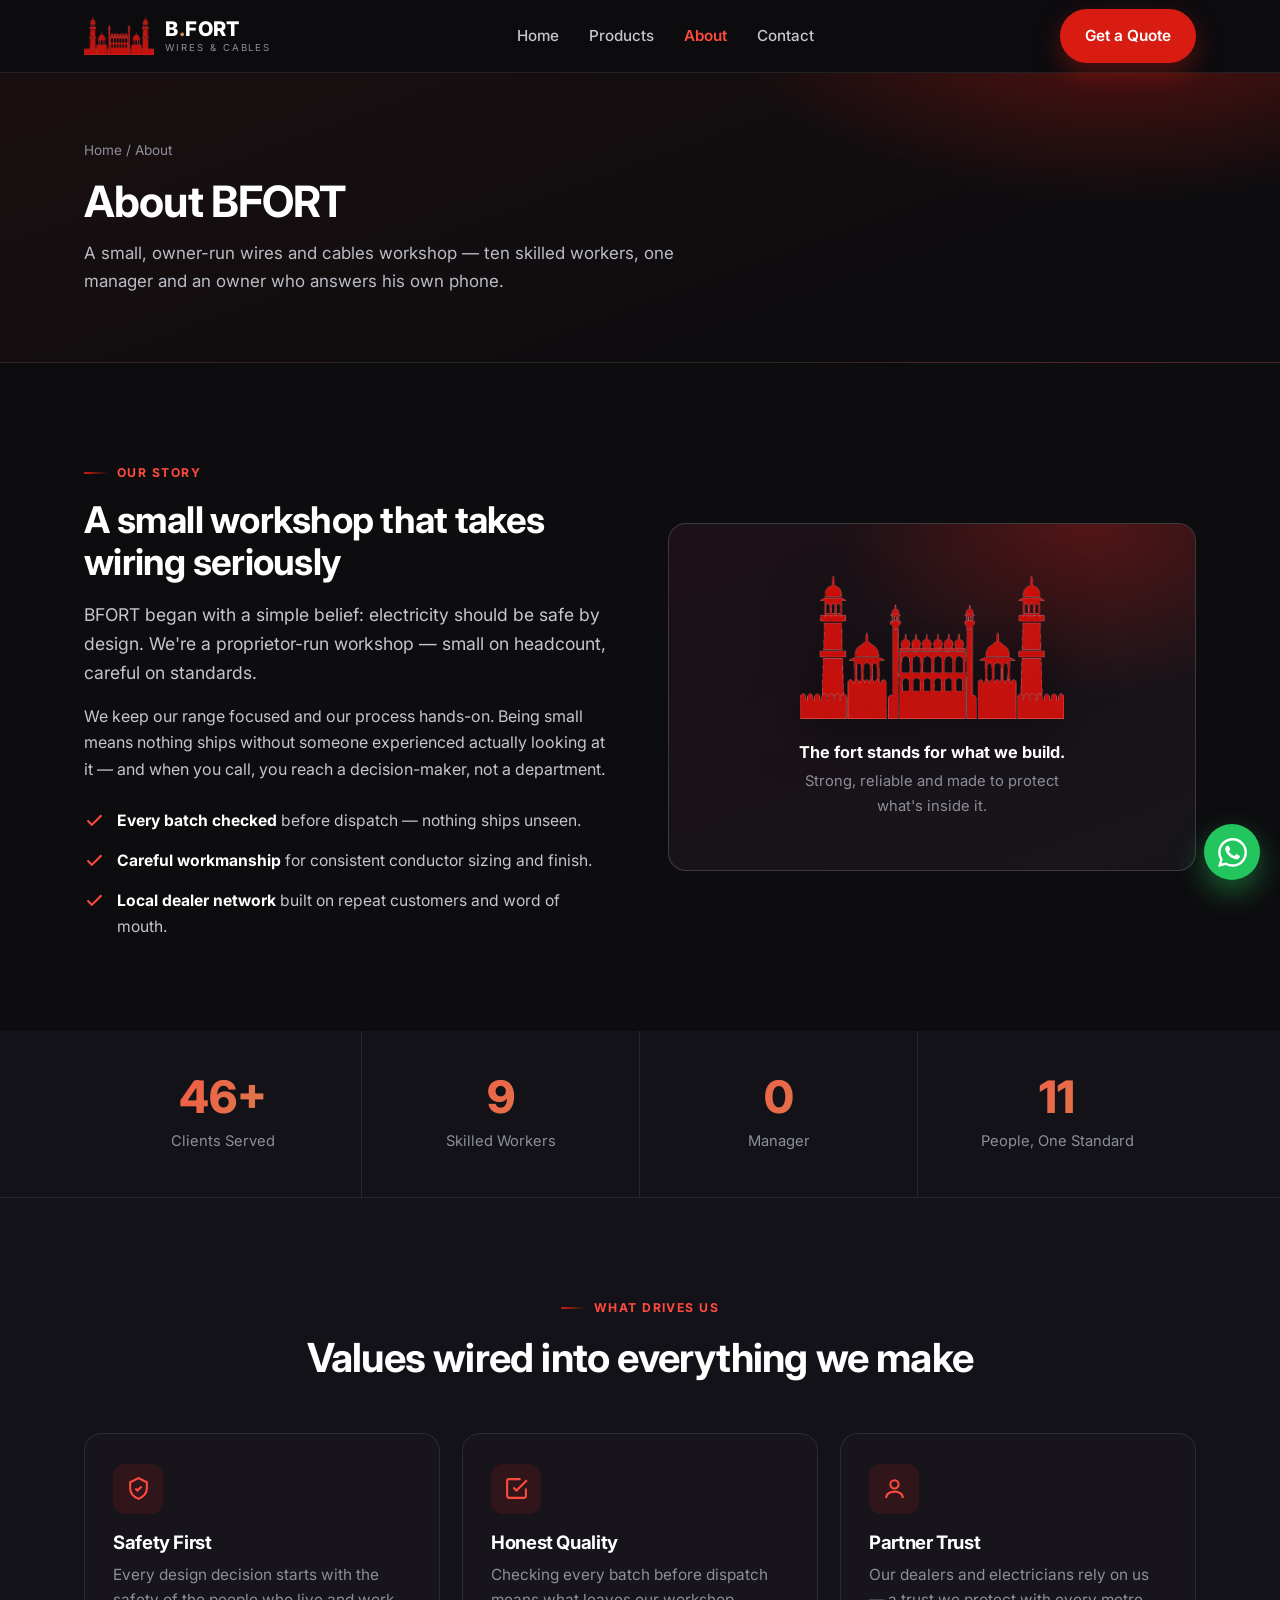
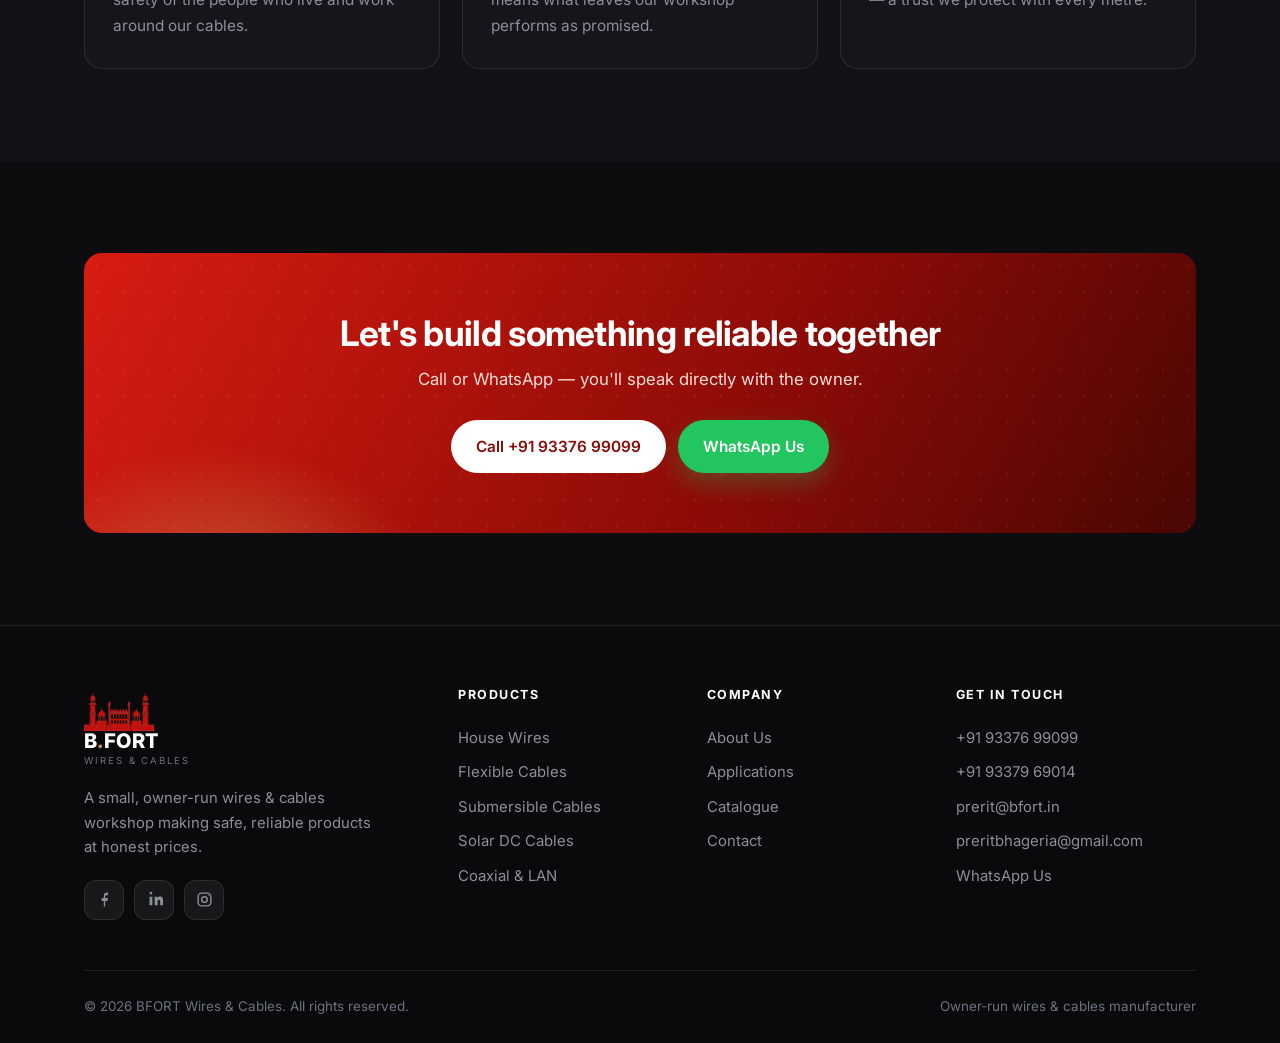
==== about/index.html @ 4969d93c "Send contact form via WhatsApp; switch to clean extensionless URLs Contact form -> WhatsApp: - On su" ====
<!DOCTYPE html>
<html lang="en">
<head>
<meta charset="UTF-8" />
<meta name="viewport" content="width=device-width, initial-scale=1.0" />
<title>About — BFORT Wires &amp; Cables</title>
<meta name="description" content="BFORT is a small, owner-run manufacturer of copper wires and cables — a team of twelve making dependable products in small batches with personal attention." />
<link rel="icon" href="/assets/favicon.png" type="image/png" />
<link rel="preconnect" href="https://fonts.googleapis.com" />
<link rel="preconnect" href="https://fonts.gstatic.com" crossorigin />
<link href="https://fonts.googleapis.com/css2?family=Inter:wght@400;500;600;700;800&display=swap" rel="stylesheet" />
<link rel="stylesheet" href="/css/style.css" />
</head>
<body>

<header class="header">
  <div class="container nav">
    <a class="brand" href="/" aria-label="BFORT home">
      <img class="brand__mark" src="/assets/logo-mark.png" alt="BFORT" />
      <span class="brand__text"><b>B<span>.</span>FORT</b><small>Wires &amp; Cables</small></span>
    </a>
    <nav class="nav__links" aria-label="Primary">
      <a href="/">Home</a>
      <a href="/products/">Products</a>
      <a href="/about/" class="active">About</a>
      <a href="/contact/">Contact</a>
    </nav>
    <div class="nav__cta">
      <a href="/contact/" class="btn btn--primary">Get a Quote</a>
      <button class="nav__toggle" aria-label="Menu" aria-expanded="false"><span></span><span></span><span></span></button>
    </div>
  </div>
</header>

<section class="page-hero">
  <div class="container">
    <div class="crumbs"><a href="/">Home</a> / About</div>
    <h1>About BFORT</h1>
    <p>A small, owner-run wires and cables workshop — ten skilled workers, one manager and an owner who answers his own phone.</p>
  </div>
</section>

<!-- ===== Story ===== -->
<section class="section">
  <div class="container split">
    <div class="reveal">
      <span class="eyebrow">Our Story</span>
      <h2 style="font-size:clamp(1.7rem,3.2vw,2.3rem)">A small workshop that takes wiring seriously</h2>
      <p class="lead" style="margin-top:16px">BFORT began with a simple belief: electricity should be safe by design. We're a proprietor-run workshop — small on headcount, careful on standards.</p>
      <p style="margin-top:16px">We keep our range focused and our process hands-on. Being small means nothing ships without someone experienced actually looking at it — and when you call, you reach a decision-maker, not a department.</p>
      <ul class="checklist">
        <li><svg viewBox="0 0 24 24" fill="none" stroke="currentColor" stroke-width="2.4"><path d="M20 6L9 17l-5-5"/></svg><span><b>Every batch checked</b> before dispatch — nothing ships unseen.</span></li>
        <li><svg viewBox="0 0 24 24" fill="none" stroke="currentColor" stroke-width="2.4"><path d="M20 6L9 17l-5-5"/></svg><span><b>Careful workmanship</b> for consistent conductor sizing and finish.</span></li>
        <li><svg viewBox="0 0 24 24" fill="none" stroke="currentColor" stroke-width="2.4"><path d="M20 6L9 17l-5-5"/></svg><span><b>Local dealer network</b> built on repeat customers and word of mouth.</span></li>
      </ul>
    </div>
    <figure class="split__media reveal">
      <img src="/assets/logo-mark.png" alt="BFORT Red Fort logo" />
      <figcaption><b>The fort stands for what we build.</b>Strong, reliable and made to protect what's inside it.</figcaption>
    </figure>
  </div>
</section>

<!-- ===== Team stats ===== -->
<section class="stats">
  <div class="container stats__grid">
    <div class="stat"><b data-count="50" data-suffix="+">0</b><span>Clients Served</span></div>
    <div class="stat"><b data-count="10" data-suffix="">0</b><span>Skilled Workers</span></div>
    <div class="stat"><b data-count="1" data-suffix="">0</b><span>Manager</span></div>
    <div class="stat"><b data-count="12" data-suffix="">0</b><span>People, One Standard</span></div>
  </div>
</section>

<!-- ===== Values ===== -->
<section class="section section--alt">
  <div class="container">
    <div class="section-head section-head--center reveal">
      <span class="eyebrow">What Drives Us</span>
      <h2>Values wired into everything we make</h2>
    </div>
    <div class="grid grid--3">
      <article class="feature reveal">
        <div class="feature__icon"><svg viewBox="0 0 24 24" fill="none" stroke="currentColor" stroke-width="2"><path d="M12 2l8 4v6c0 5-3.5 8-8 10-4.5-2-8-5-8-10V6l8-4z"/><path d="M9 12l2 2 4-4"/></svg></div>
        <h3>Safety First</h3>
        <p>Every design decision starts with the safety of the people who live and work around our cables.</p>
      </article>
      <article class="feature reveal">
        <div class="feature__icon"><svg viewBox="0 0 24 24" fill="none" stroke="currentColor" stroke-width="2"><path d="M9 11l3 3L22 4"/><path d="M21 12v7a2 2 0 01-2 2H5a2 2 0 01-2-2V5a2 2 0 012-2h11"/></svg></div>
        <h3>Honest Quality</h3>
        <p>Checking every batch before dispatch means what leaves our workshop performs as promised.</p>
      </article>
      <article class="feature reveal">
        <div class="feature__icon"><svg viewBox="0 0 24 24" fill="none" stroke="currentColor" stroke-width="2"><circle cx="12" cy="8" r="4"/><path d="M4 21c0-4 4-6 8-6s8 2 8 6"/></svg></div>
        <h3>Partner Trust</h3>
        <p>Our dealers and electricians rely on us — a trust we protect with every metre.</p>
      </article>
    </div>
  </div>
</section>

<!-- ===== CTA ===== -->
<section class="section">
  <div class="container">
    <div class="cta reveal">
      <h2>Let's build something reliable together</h2>
      <p>Call or WhatsApp — you'll speak directly with the owner.</p>
      <div class="cta__actions">
        <a href="tel:+919337699099" class="btn btn--surface">Call +91 93376 99099</a>
        <a href="https://wa.me/919337699099" target="_blank" rel="noopener" class="btn btn--wa">WhatsApp Us</a>
      </div>
    </div>
  </div>
</section>

<!-- ===== Footer ===== -->
<footer class="footer">
  <div class="container">
    <div class="footer__grid">
      <div class="footer__brand">
        <a class="brand" href="/">
          <img class="brand__mark" src="/assets/logo-mark.png" alt="BFORT" />
          <span class="brand__text"><b>B<span>.</span>FORT</b><small>Wires &amp; Cables</small></span>
        </a>
        <p>A small, owner-run wires &amp; cables workshop making safe, reliable products at honest prices.</p>
        <div class="social">
          <a href="#" aria-label="Facebook"><svg viewBox="0 0 24 24" fill="currentColor"><path d="M13 22v-8h3l1-4h-4V8c0-1 .3-2 2-2h2V2.2C18.4 2.1 17 2 15.6 2 12.8 2 11 3.7 11 6.7V10H8v4h3v8z"/></svg></a>
          <a href="#" aria-label="LinkedIn"><svg viewBox="0 0 24 24" fill="currentColor"><path d="M6.94 5A2 2 0 116.94 1a2 2 0 010 4zM5 8h4v12H5zM12 8h3.8v1.7h.05c.53-1 1.83-2 3.75-2 4 0 4.4 2.6 4.4 6V20h-4v-5c0-1.2 0-2.7-1.7-2.7s-1.9 1.3-1.9 2.6V20h-4z"/></svg></a>
          <a href="#" aria-label="Instagram"><svg viewBox="0 0 24 24" fill="none" stroke="currentColor" stroke-width="2"><rect x="3" y="3" width="18" height="18" rx="5"/><circle cx="12" cy="12" r="4"/><circle cx="17.5" cy="6.5" r="1" fill="currentColor" stroke="none"/></svg></a>
        </div>
      </div>
      <div>
        <h4>Products</h4>
        <a href="/products/">House Wires</a>
        <a href="/products/">Flexible Cables</a>
        <a href="/products/">Submersible Cables</a>
        <a href="/products/">Solar DC Cables</a>
        <a href="/products/">Coaxial &amp; LAN</a>
      </div>
      <div>
        <h4>Company</h4>
        <a href="/about/">About Us</a>
        <a href="/#applications">Applications</a>
        <a href="/products/">Catalogue</a>
        <a href="/contact/">Contact</a>
      </div>
      <div>
        <h4>Get in Touch</h4>
        <a href="tel:+919337699099">+91 93376 99099</a>
        <a href="tel:+919337969014">+91 93379 69014</a>
        <a href="mailto:prerit@bfort.in">prerit@bfort.in</a>
        <a href="mailto:preritbhageria@gmail.com">preritbhageria@gmail.com</a>
        <a href="https://wa.me/919337699099" target="_blank" rel="noopener">WhatsApp Us</a>
      </div>
    </div>
    <div class="footer__bottom">
      <span>© <span id="year">2026</span> BFORT Wires &amp; Cables. All rights reserved.</span>
      <span>Owner-run wires &amp; cables manufacturer</span>
    </div>
  </div>
</footer>

<a class="wa-float" href="https://wa.me/919337699099" target="_blank" rel="noopener" aria-label="Chat on WhatsApp">
  <svg viewBox="0 0 24 24" fill="currentColor"><path d="M17.472 14.382c-.297-.149-1.758-.867-2.03-.967-.273-.099-.471-.148-.67.15-.197.297-.767.966-.94 1.164-.173.199-.347.223-.644.075-.297-.15-1.255-.463-2.39-1.475-.883-.788-1.48-1.761-1.653-2.059-.173-.297-.018-.458.13-.606.134-.133.297-.347.446-.52.149-.174.198-.298.298-.497.099-.198.05-.371-.025-.52-.075-.149-.669-1.612-.916-2.207-.242-.579-.487-.5-.669-.51-.173-.008-.371-.01-.57-.01-.198 0-.52.074-.792.372-.272.297-1.04 1.016-1.04 2.479 0 1.462 1.065 2.875 1.213 3.074.149.198 2.096 3.2 5.077 4.487.709.306 1.262.489 1.694.625.712.227 1.36.195 1.871.118.571-.085 1.758-.719 2.006-1.413.248-.694.248-1.289.173-1.413-.074-.124-.272-.198-.57-.347m-5.421 7.403h-.004a9.87 9.87 0 01-5.031-1.378l-.361-.214-3.741.982.998-3.648-.235-.374a9.86 9.86 0 01-1.51-5.26c.001-5.45 4.436-9.884 9.888-9.884 2.64 0 5.122 1.03 6.988 2.898a9.825 9.825 0 012.893 6.994c-.003 5.45-4.437 9.884-9.885 9.884m8.413-18.297A11.815 11.815 0 0012.05 0C5.495 0 .16 5.335.157 11.892c0 2.096.547 4.142 1.588 5.945L.057 24l6.305-1.654a11.882 11.882 0 005.683 1.448h.005c6.554 0 11.89-5.335 11.893-11.893a11.821 11.821 0 00-3.48-8.413z"/></svg>
</a>

<script src="/js/main.js?v=2"></script>
</body>
</html>
---- css/style.css ----
/* ============================================================
   BFORT Wires & Cables — Dark Design System
   Cohesive red-into-black theme, polished and modern.
   Small-company story intact. Mobile-first responsive.
   ============================================================ */
:root {
  --red: #d81c12;
  --red-bright: #ff4b3e;
  --red-deep: #8a0b06;
  --copper: #d08a52;
  --green: #22c55e;

  --bg: #0d0c0f;
  --bg-2: #131218;
  --surface: #17151b;
  --surface-2: #1e1b23;
  --line: rgba(255, 255, 255, .09);
  --line-2: rgba(255, 255, 255, .16);

  --white: #ffffff;
  --text: #c4c6cf;
  --muted: #8b8f9a;

  --r-lg: 18px;
  --r-md: 12px;
  --r-sm: 8px;
  --glow-red: 0 0 0 1px rgba(216, 28, 18, .35), 0 20px 50px rgba(216, 28, 18, .18);
  --shadow: 0 18px 44px rgba(0, 0, 0, .5);
  --max: 1160px;
  --ease: cubic-bezier(.4, 0, .2, 1);
  --font: "Inter", "Segoe UI", system-ui, -apple-system, Arial, sans-serif;
}

* { margin: 0; padding: 0; box-sizing: border-box; }
html { scroll-behavior: smooth; -webkit-text-size-adjust: 100%; }
body {
  font-family: var(--font);
  color: var(--text);
  background: var(--bg);
  line-height: 1.65;
  -webkit-font-smoothing: antialiased;
  overflow-x: hidden;
}
img { max-width: 100%; display: block; }
a { color: inherit; text-decoration: none; }
ul { list-style: none; }
::selection { background: var(--red); color: #fff; }

.container { width: 100%; max-width: var(--max); margin: 0 auto; padding: 0 24px; }
.section { padding: 92px 0; }
.section--alt { background: var(--bg-2); }
.section--tight { padding: 64px 0; }

/* ---- Type ---- */
h1, h2, h3, h4 { color: var(--white); font-weight: 700; line-height: 1.15; letter-spacing: -.02em; }
.eyebrow {
  display: inline-flex; align-items: center; gap: 9px;
  font-size: .76rem; font-weight: 700; letter-spacing: .12em; text-transform: uppercase;
  color: var(--red-bright); margin-bottom: 16px;
}
.eyebrow::before { content: ""; width: 24px; height: 2px; border-radius: 2px; background: linear-gradient(90deg, var(--red), transparent); }
.section-head { max-width: 680px; margin-bottom: 52px; }
.section-head--center { margin-left: auto; margin-right: auto; text-align: center; }
.section-head--center .eyebrow { justify-content: center; }
.section-head h2 { font-size: clamp(1.8rem, 3.6vw, 2.5rem); }
.section-head p { color: var(--muted); font-size: 1.06rem; margin-top: 15px; }
.lead { color: var(--text); font-size: 1.1rem; }
.grad { background: linear-gradient(100deg, var(--red-bright), var(--copper)); -webkit-background-clip: text; background-clip: text; color: transparent; }

/* ---- Buttons ---- */
.btn {
  display: inline-flex; align-items: center; justify-content: center; gap: 9px; cursor: pointer;
  font-weight: 600; font-size: .96rem; padding: 13px 24px; border-radius: 999px;
  border: 1px solid transparent; transition: transform .2s var(--ease), background .2s, border-color .2s, color .2s, box-shadow .2s;
  min-height: 46px;
}
.btn:hover { transform: translateY(-2px); }
.btn--primary { background: var(--red); color: #fff; box-shadow: 0 10px 26px rgba(216, 28, 18, .34); }
.btn--primary:hover { background: #ec2216; box-shadow: 0 14px 32px rgba(216, 28, 18, .45); }
.btn--outline { border-color: var(--line-2); color: #fff; background: rgba(255, 255, 255, .03); }
.btn--outline:hover { border-color: var(--red-bright); color: var(--red-bright); }
.btn--surface { background: var(--surface-2); border-color: var(--line-2); color: #fff; }
.btn--surface:hover { background: #272430; }
.btn--wa { background: var(--green); color: #fff; box-shadow: 0 10px 26px rgba(34, 197, 94, .3); }
.btn--wa:hover { background: #1eb256; }
.btn svg { width: 18px; height: 18px; }

/* ============ Header ============ */
.header {
  position: sticky; top: 0; z-index: 100;
  background: rgba(13, 12, 15, .78);
  backdrop-filter: saturate(150%) blur(14px);
  -webkit-backdrop-filter: saturate(150%) blur(14px);
  border-bottom: 1px solid var(--line);
}
.nav { display: flex; align-items: center; justify-content: space-between; height: 72px; }
.brand { display: flex; align-items: center; gap: 11px; }
.brand__mark { height: 38px; width: auto; }
.brand__text { display: flex; flex-direction: column; line-height: 1; }
.brand__text b { font-size: 1.26rem; font-weight: 800; letter-spacing: .02em; color: #fff; }
.brand__text b span { color: var(--copper); }
.brand__text small { font-size: .6rem; letter-spacing: .2em; text-transform: uppercase; color: var(--muted); margin-top: 4px; }
.nav__links { display: flex; align-items: center; gap: 30px; }
.nav__links a { font-weight: 500; font-size: .95rem; color: var(--text); }
.nav__links a:hover { color: #fff; }
.nav__links a.active { color: var(--red-bright); font-weight: 600; }
.nav__cta { display: flex; align-items: center; gap: 14px; }
.nav__toggle { display: none; background: none; border: 0; cursor: pointer; width: 44px; height: 44px; }
.nav__toggle span { display: block; width: 24px; height: 2px; background: #fff; margin: 5px auto; border-radius: 2px; transition: .3s; }

/* ============ Hero ============ */
.hero {
  position: relative; overflow: hidden;
  background:
    radial-gradient(900px 520px at 82% -8%, rgba(216, 28, 18, .5), transparent 58%),
    radial-gradient(700px 500px at 6% 108%, rgba(208, 138, 82, .16), transparent 60%),
    linear-gradient(160deg, #1a0f10 0%, #120c0e 42%, var(--bg) 100%);
  border-bottom: 1px solid var(--line);
}
.hero::after {
  content: ""; position: absolute; inset: 0; pointer-events: none;
  background-image: radial-gradient(circle, rgba(255, 255, 255, .05) 1px, transparent 1px);
  background-size: 30px 30px;
  mask-image: radial-gradient(700px 500px at 75% 15%, #000, transparent 72%);
  -webkit-mask-image: radial-gradient(700px 500px at 75% 15%, #000, transparent 72%);
}
.hero__grid {
  position: relative; z-index: 1;
  display: grid; grid-template-columns: 1.05fr .95fr; gap: 56px; align-items: center;
  padding: 92px 0;
}
.hero__badge {
  display: inline-flex; align-items: center; gap: 8px;
  font-size: .8rem; font-weight: 600; color: #ffd7d2;
  background: rgba(216, 28, 18, .14); border: 1px solid rgba(216, 28, 18, .4);
  padding: 7px 15px; border-radius: 999px; margin-bottom: 24px;
}
.hero__badge i { width: 7px; height: 7px; border-radius: 50%; background: var(--green); box-shadow: 0 0 0 4px rgba(34, 197, 94, .2); }
.hero h1 { font-size: clamp(2.2rem, 4.8vw, 3.3rem); color: #fff; }
.hero p { color: #b9bcc5; font-size: 1.14rem; margin: 22px 0 32px; max-width: 500px; }
.hero__actions { display: flex; gap: 12px; flex-wrap: wrap; }
.hero__trust { margin-top: 40px; display: flex; gap: 0; border-top: 1px solid var(--line); padding-top: 26px; }
.hero__trust div { flex: 1; }
.hero__trust div + div { border-left: 1px solid var(--line); padding-left: 24px; }
.hero__trust b { display: block; font-size: 1.7rem; font-weight: 800; line-height: 1; }
.hero__trust span { display: block; font-size: .82rem; color: var(--muted); margin-top: 7px; }

/* Hero card */
.hero__card {
  position: relative; z-index: 1;
  background: linear-gradient(180deg, rgba(30, 27, 35, .9), rgba(23, 21, 27, .9));
  border: 1px solid var(--line-2); border-radius: var(--r-lg);
  box-shadow: var(--shadow); padding: 30px;
  backdrop-filter: blur(6px);
}
.hero__card-top { display: flex; align-items: center; gap: 14px; padding-bottom: 20px; border-bottom: 1px solid var(--line); }
.hero__card-top img { height: 46px; }
.hero__card-top b { font-size: 1.05rem; color: #fff; display: block; }
.hero__card-top span { font-size: .85rem; color: var(--muted); }
.hero__card ul { margin-top: 20px; display: grid; gap: 15px; }
.hero__card li { display: flex; gap: 12px; align-items: flex-start; font-size: .96rem; color: var(--text); }
.hero__card li svg { width: 20px; height: 20px; flex: 0 0 20px; color: var(--red-bright); margin-top: 1px; }

/* ============ Stats ============ */
.stats { border-bottom: 1px solid var(--line); background: var(--bg-2); }
.stats__grid { display: grid; grid-template-columns: repeat(4, 1fr); }
.stat { padding: 44px 24px; text-align: center; border-right: 1px solid var(--line); }
.stat:last-child { border-right: 0; }
.stat b {
  display: block; font-size: clamp(2.1rem, 3.8vw, 2.8rem); font-weight: 800; line-height: 1;
  background: linear-gradient(120deg, var(--red-bright), var(--copper));
  -webkit-background-clip: text; background-clip: text; color: transparent;
}
.stat span { display: block; margin-top: 9px; font-size: .92rem; color: var(--muted); }

/* ============ Cards (features) ============ */
.grid { display: grid; gap: 22px; }
.grid--3 { grid-template-columns: repeat(3, 1fr); }
.grid--2 { grid-template-columns: repeat(2, 1fr); }
.feature {
  background: var(--surface); border: 1px solid var(--line); border-radius: var(--r-lg);
  padding: 30px 28px; transition: transform .25s var(--ease), border-color .25s, box-shadow .25s;
}
.feature:hover { transform: translateY(-4px); border-color: rgba(216, 28, 18, .4); box-shadow: var(--glow-red); }
.feature__icon {
  width: 50px; height: 50px; border-radius: var(--r-md); display: grid; place-items: center;
  background: rgba(216, 28, 18, .13); color: var(--red-bright); margin-bottom: 18px;
}
.feature__icon svg { width: 25px; height: 25px; }
.feature h3 { font-size: 1.16rem; margin-bottom: 9px; }
.feature p { color: var(--muted); font-size: .96rem; }

/* ============ Products ============ */
.product {
  background: var(--surface); border: 1px solid var(--line); border-radius: var(--r-lg);
  padding: 28px; transition: transform .25s var(--ease), border-color .25s, box-shadow .25s;
}
.product:hover { transform: translateY(-4px); border-color: rgba(216, 28, 18, .4); box-shadow: var(--glow-red); }
.product__icon {
  width: 52px; height: 52px; border-radius: var(--r-md); display: grid; place-items: center;
  color: #fff; margin-bottom: 18px;
}
.product__icon svg { width: 26px; height: 26px; }
.p-red { background: linear-gradient(140deg, #e8291d, #8a0b06); }
.p-copper { background: linear-gradient(140deg, #d99a63, #8a4e26); }
.p-slate { background: linear-gradient(140deg, #64748b, #334155); }
.p-blue { background: linear-gradient(140deg, #3b82f6, #1e40af); }
.p-green { background: linear-gradient(140deg, #22c55e, #15803d); }
.p-amber { background: linear-gradient(140deg, #f59e0b, #b45309); }
.product h3 { font-size: 1.14rem; margin-bottom: 8px; }
.product p { color: var(--muted); font-size: .94rem; margin-bottom: 16px; }
.product__tags { display: flex; flex-wrap: wrap; gap: 8px; }
.tag {
  font-size: .76rem; font-weight: 500; color: var(--text);
  background: rgba(255, 255, 255, .05); border: 1px solid var(--line);
  padding: 4px 11px; border-radius: 999px;
}

/* ============ Split / story ============ */
.split { display: grid; grid-template-columns: 1fr 1fr; gap: 56px; align-items: center; }
.split__media {
  position: relative; overflow: hidden;
  background: linear-gradient(160deg, #1c1116, var(--surface)); border: 1px solid var(--line-2);
  border-radius: var(--r-lg); padding: 52px 36px; display: grid; place-items: center; gap: 20px; text-align: center;
}
.split__media::before {
  content: ""; position: absolute; inset: 0;
  background: radial-gradient(360px 240px at 80% 0%, rgba(216, 28, 18, .3), transparent 70%);
}
.split__media img { width: 58%; position: relative; filter: drop-shadow(0 10px 26px rgba(0, 0, 0, .5)); }
.split__media figcaption { position: relative; color: var(--muted); font-size: .92rem; max-width: 300px; }
.split__media figcaption b { color: #fff; display: block; font-size: 1.02rem; margin-bottom: 4px; }
.checklist { display: grid; gap: 14px; margin-top: 26px; }
.checklist li { display: flex; gap: 12px; align-items: flex-start; color: var(--text); font-size: .98rem; }
.checklist svg { width: 21px; height: 21px; flex: 0 0 21px; color: var(--red-bright); margin-top: 2px; }
.checklist b { color: #fff; }

/* ============ Applications ============ */
.apps { display: grid; grid-template-columns: repeat(3, 1fr); gap: 16px; }
.app {
  display: flex; align-items: center; gap: 14px;
  background: var(--surface); border: 1px solid var(--line); border-radius: var(--r-lg);
  padding: 18px 20px; transition: transform .25s var(--ease), border-color .25s, box-shadow .25s;
}
.app:hover { transform: translateY(-3px); border-color: rgba(216, 28, 18, .4); box-shadow: var(--glow-red); }
.app__ic {
  width: 42px; height: 42px; border-radius: var(--r-md); display: grid; place-items: center;
  background: rgba(216, 28, 18, .13); color: var(--red-bright); flex-shrink: 0;
}
.app__ic svg { width: 21px; height: 21px; }
.app b { display: block; font-size: .98rem; color: #fff; }
.app small { display: block; font-size: .82rem; color: var(--muted); margin-top: 1px; }

/* ============ Page hero (inner) ============ */
.page-hero {
  position: relative; overflow: hidden;
  background:
    radial-gradient(700px 360px at 88% -30%, rgba(216, 28, 18, .42), transparent 60%),
    linear-gradient(160deg, #1a0f10, var(--bg) 75%);
  border-bottom: 1px solid var(--line); padding: 66px 0;
}
.page-hero .container { position: relative; z-index: 1; }
.page-hero h1 { font-size: clamp(1.9rem, 4vw, 2.7rem); color: #fff; }
.page-hero p { color: #b9bcc5; margin-top: 13px; font-size: 1.06rem; max-width: 620px; }
.crumbs { font-size: .85rem; color: var(--muted); margin-bottom: 16px; }
.crumbs a { color: var(--muted); }
.crumbs a:hover { color: #fff; }

/* ============ CTA band ============ */
.cta {
  position: relative; overflow: hidden; text-align: center;
  background: linear-gradient(120deg, #d81c12 0%, #8a0b06 62%, #4a0704 100%);
  border-radius: var(--r-lg); padding: 60px 40px;
}
.cta::before {
  content: ""; position: absolute; inset: 0;
  background:
    radial-gradient(300px 200px at 12% 120%, rgba(208, 138, 82, .5), transparent 70%),
    radial-gradient(circle, rgba(255, 255, 255, .07) 1px, transparent 1px);
  background-size: auto, 26px 26px;
}
.cta > * { position: relative; }
.cta h2 { font-size: clamp(1.6rem, 3.2vw, 2.2rem); color: #fff; }
.cta p { color: #ffdcd8; margin: 13px auto 26px; font-size: 1.05rem; max-width: 520px; }
.cta__actions { display: flex; gap: 12px; justify-content: center; flex-wrap: wrap; }
.cta .btn--surface { background: #fff; color: var(--red-deep); border-color: #fff; }
.cta .btn--surface:hover { background: #f4e9e7; }

/* ============ Spec table ============ */
.table-card {
  overflow-x: auto; background: var(--surface); border: 1px solid var(--line); border-radius: var(--r-lg);
  -webkit-overflow-scrolling: touch;
}
.table-card table { width: 100%; border-collapse: collapse; min-width: 560px; }
.table-card thead tr { background: var(--surface-2); text-align: left; }
.table-card th { padding: 15px 20px; font-weight: 600; font-size: .9rem; color: #fff; }
.table-card td { padding: 14px 20px; font-size: .94rem; }
.table-card tbody tr { border-top: 1px solid var(--line); }
.table-card tbody tr:hover { background: rgba(255, 255, 255, .03); }
.table-note { text-align: center; color: var(--muted); font-size: .85rem; margin-top: 14px; }

/* ============ Contact ============ */
.contact { display: grid; grid-template-columns: 1fr 1.05fr; gap: 40px; align-items: start; }
.contact__info { display: grid; gap: 14px; }
.info-card {
  display: flex; gap: 15px; align-items: flex-start;
  background: var(--surface); border: 1px solid var(--line); border-radius: var(--r-lg); padding: 20px 22px;
  transition: border-color .25s, box-shadow .25s;
}
.info-card:hover { border-color: rgba(216, 28, 18, .4); box-shadow: var(--glow-red); }
.info-card__ic {
  width: 44px; height: 44px; flex: 0 0 44px; border-radius: var(--r-md);
  display: grid; place-items: center; background: rgba(216, 28, 18, .13); color: var(--red-bright);
}
.info-card__ic svg { width: 21px; height: 21px; }
.info-card b { display: block; color: #fff; margin-bottom: 3px; }
.info-card span, .info-card a { color: var(--muted); font-size: .94rem; display: block; }
.info-card a:hover { color: var(--red-bright); }
.info-card--wa { background: rgba(34, 197, 94, .07); border-color: rgba(34, 197, 94, .32); }
.info-card--wa:hover { border-color: rgba(34, 197, 94, .5); box-shadow: 0 0 0 1px rgba(34,197,94,.3), 0 20px 50px rgba(34,197,94,.14); }
.info-card--wa .info-card__ic { background: rgba(34, 197, 94, .15); color: #2ee06a; }
.info-card--wa a:hover, .info-card--wa b { color: #2ee06a; }

.form { background: var(--surface); border: 1px solid var(--line); border-radius: var(--r-lg); padding: 32px; }
.field { margin-bottom: 18px; }
.field label { display: block; font-size: .85rem; font-weight: 600; color: #fff; margin-bottom: 7px; }
.field input, .field select, .field textarea {
  width: 100%; padding: 13px 14px; border: 1px solid var(--line-2); border-radius: var(--r-sm);
  font-family: inherit; font-size: .95rem; background: var(--bg-2); color: var(--text); transition: .15s;
}
.field input::placeholder, .field textarea::placeholder { color: #6b7280; }
.field select { appearance: none; -webkit-appearance: none; }
.field input:focus, .field select:focus, .field textarea:focus {
  outline: none; border-color: var(--red); box-shadow: 0 0 0 3px rgba(216, 28, 18, .18);
}
.field textarea { resize: vertical; min-height: 120px; }
.form__note { font-size: .82rem; color: var(--muted); margin-top: 12px; text-align: center; }
.form__ok {
  display: none; background: rgba(34, 197, 94, .1); color: #7ee2a8;
  border: 1px solid rgba(34, 197, 94, .35); padding: 14px; border-radius: var(--r-sm);
  margin-bottom: 16px; font-size: .9rem; font-weight: 600;
}

/* ============ Footer ============ */
.footer { background: #0a090b; color: var(--muted); padding: 62px 0 26px; border-top: 1px solid var(--line); }
.footer__grid { display: grid; grid-template-columns: 1.6fr 1fr 1fr 1.15fr; gap: 40px; }
.footer__brand p { margin-top: 16px; font-size: .93rem; max-width: 300px; }
.footer .brand__text b { color: #fff; }
.footer .brand__text small { color: #6b7280; }
.footer h4 { color: #fff; font-size: .78rem; letter-spacing: .12em; text-transform: uppercase; margin-bottom: 18px; }
.footer a { display: block; padding: 5px 0; font-size: .93rem; transition: color .2s; }
.footer a:hover { color: var(--red-bright); }
.social { display: flex; gap: 10px; margin-top: 20px; }
.social a {
  width: 40px; height: 40px; border-radius: var(--r-md); display: grid; place-items: center; padding: 0;
  background: rgba(255, 255, 255, .06); border: 1px solid var(--line); transition: background .2s, color .2s, border-color .2s;
}
.social a:hover { background: var(--red); border-color: var(--red); color: #fff; }
.social svg { width: 17px; height: 17px; }
.footer__bottom {
  margin-top: 50px; padding-top: 24px; border-top: 1px solid var(--line);
  display: flex; justify-content: space-between; gap: 12px; flex-wrap: wrap; font-size: .84rem; color: #6b7280;
}

/* ============ WhatsApp float ============ */
.wa-float {
  position: fixed; right: 20px; bottom: 20px; z-index: 90;
  width: 56px; height: 56px; border-radius: 50%;
  background: var(--green); color: #fff; display: grid; place-items: center;
  box-shadow: 0 12px 30px rgba(34, 197, 94, .45); transition: transform .2s var(--ease);
}
.wa-float:hover { transform: translateY(-3px) scale(1.05); }
.wa-float svg { width: 29px; height: 29px; }

/* ============ Reveal ============ */
.reveal { opacity: 0; transform: translateY(18px); transition: opacity .55s var(--ease), transform .55s var(--ease); }
.reveal.in { opacity: 1; transform: none; }
@media (prefers-reduced-motion: reduce) { .reveal { opacity: 1; transform: none; transition: none; } }

/* ============ Responsive ============ */
@media (max-width: 980px) {
  .hero__grid { grid-template-columns: 1fr; gap: 40px; padding: 66px 0; }
  .grid--3 { grid-template-columns: 1fr 1fr; }
  .apps { grid-template-columns: 1fr 1fr; }
  .split { grid-template-columns: 1fr; gap: 40px; }
  .contact { grid-template-columns: 1fr; }
  .footer__grid { grid-template-columns: 1fr 1fr; }
  .stats__grid { grid-template-columns: 1fr 1fr; }
  .stat:nth-child(2) { border-right: 0; }
  .stat:nth-child(1), .stat:nth-child(2) { border-bottom: 1px solid var(--line); }
}
@media (max-width: 680px) {
  .container { padding: 0 18px; }
  .section { padding: 60px 0; }
  .section--tight { padding: 48px 0; }
  .nav { height: 64px; }
  .nav__links {
    position: fixed; top: 64px; left: 12px; right: 12px; z-index: 99;
    background: var(--surface-2); border: 1px solid var(--line-2); border-radius: var(--r-md);
    box-shadow: var(--shadow); padding: 18px; flex-direction: column; align-items: stretch; gap: 4px; display: none;
  }
  .nav__links.open { display: flex; }
  .nav__links a { padding: 12px 10px; border-radius: var(--r-sm); }
  .nav__links a:hover, .nav__links a.active { background: rgba(255, 255, 255, .05); }
  .nav__toggle { display: block; }
  .nav__cta .btn { display: none; }
  .hero__grid { padding: 52px 0; }
  .hero__actions { gap: 10px; }
  .hero__actions .btn { flex: 1; min-width: 140px; }
  .hero__trust { gap: 0; }
  .hero__trust div + div { padding-left: 16px; }
  .hero__trust b { font-size: 1.4rem; }
  .hero__trust span { font-size: .74rem; }
  .hero__card { padding: 24px; }
  .grid--3, .grid--2 { grid-template-columns: 1fr; }
  .apps { grid-template-columns: 1fr; }
  .stats__grid { grid-template-columns: 1fr 1fr; }
  .stat { padding: 32px 16px; }
  .footer__grid { grid-template-columns: 1fr; gap: 30px; }
  .footer__bottom { justify-content: flex-start; }
  .cta { padding: 44px 22px; }
  .cta__actions .btn { flex: 1; min-width: 160px; }
  .form { padding: 22px; }
  .split__media { padding: 40px 24px; }
  .wa-float { width: 52px; height: 52px; right: 16px; bottom: 16px; }
}
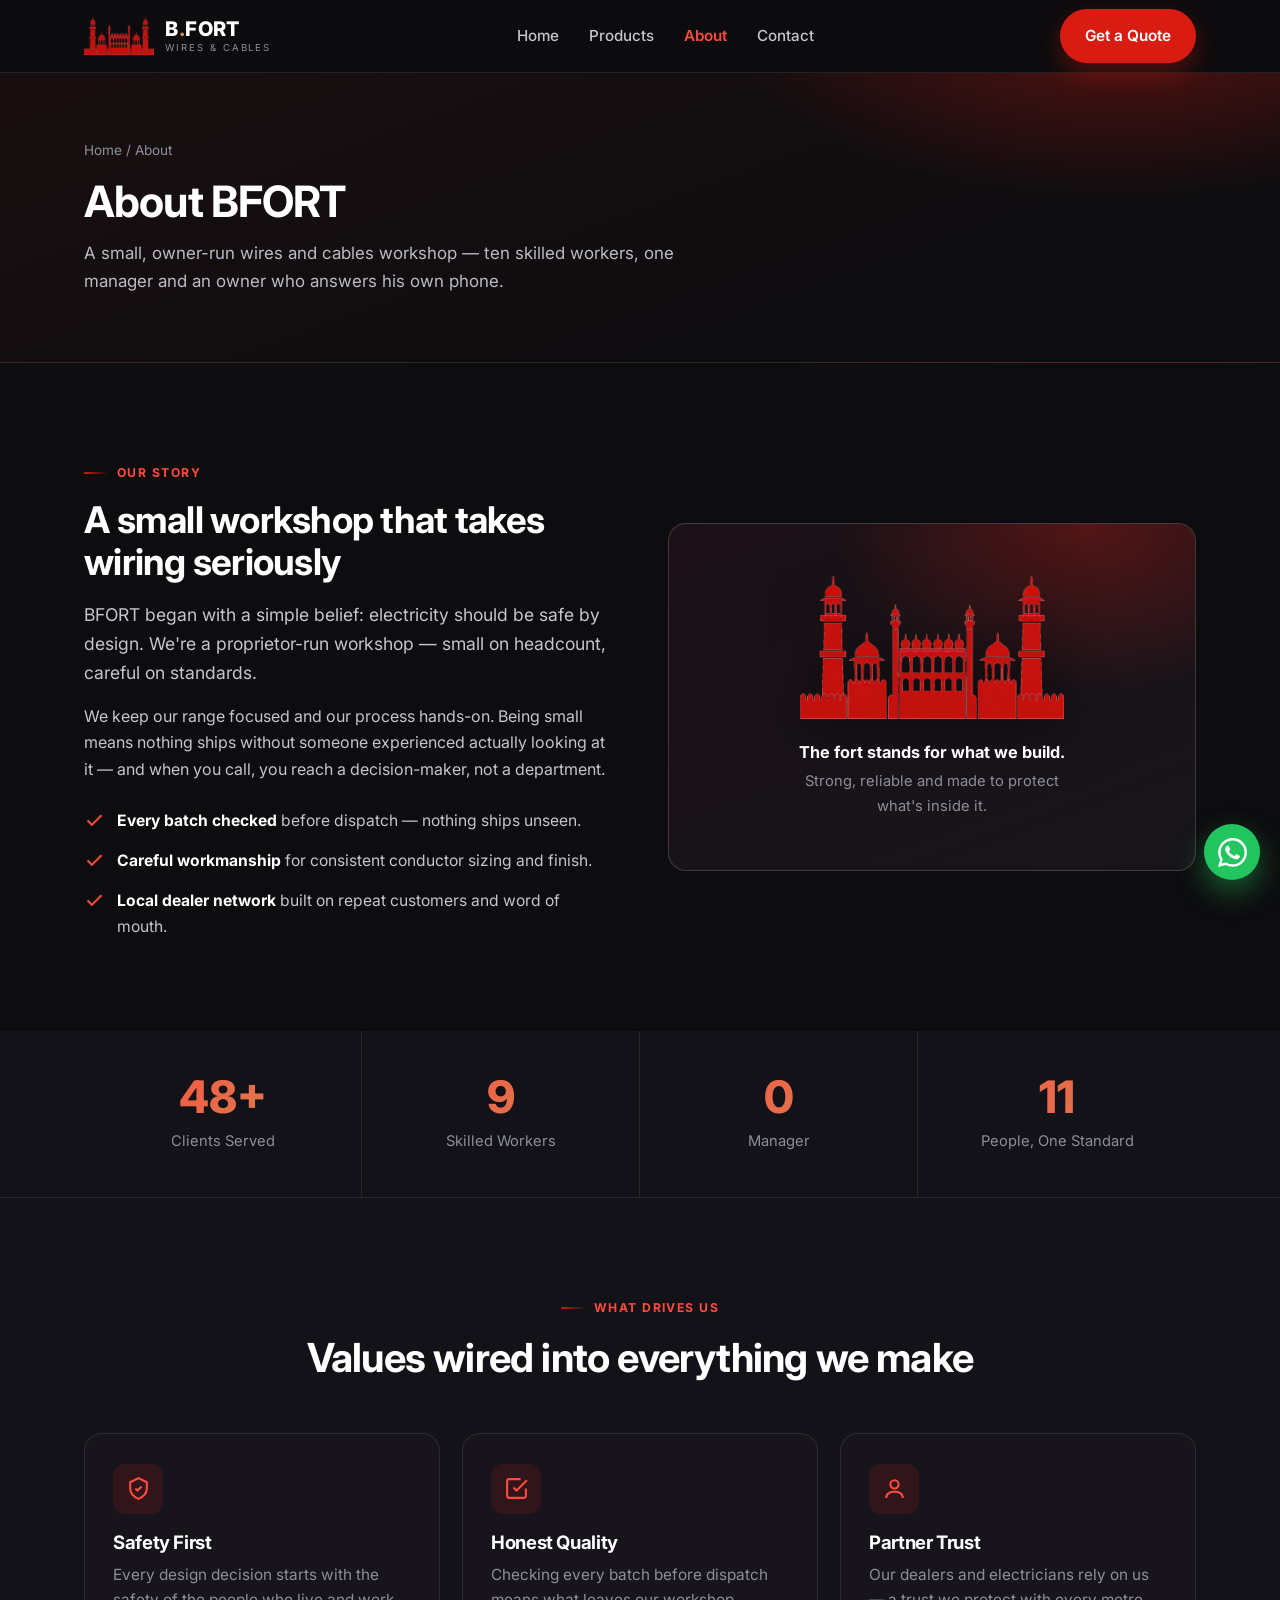
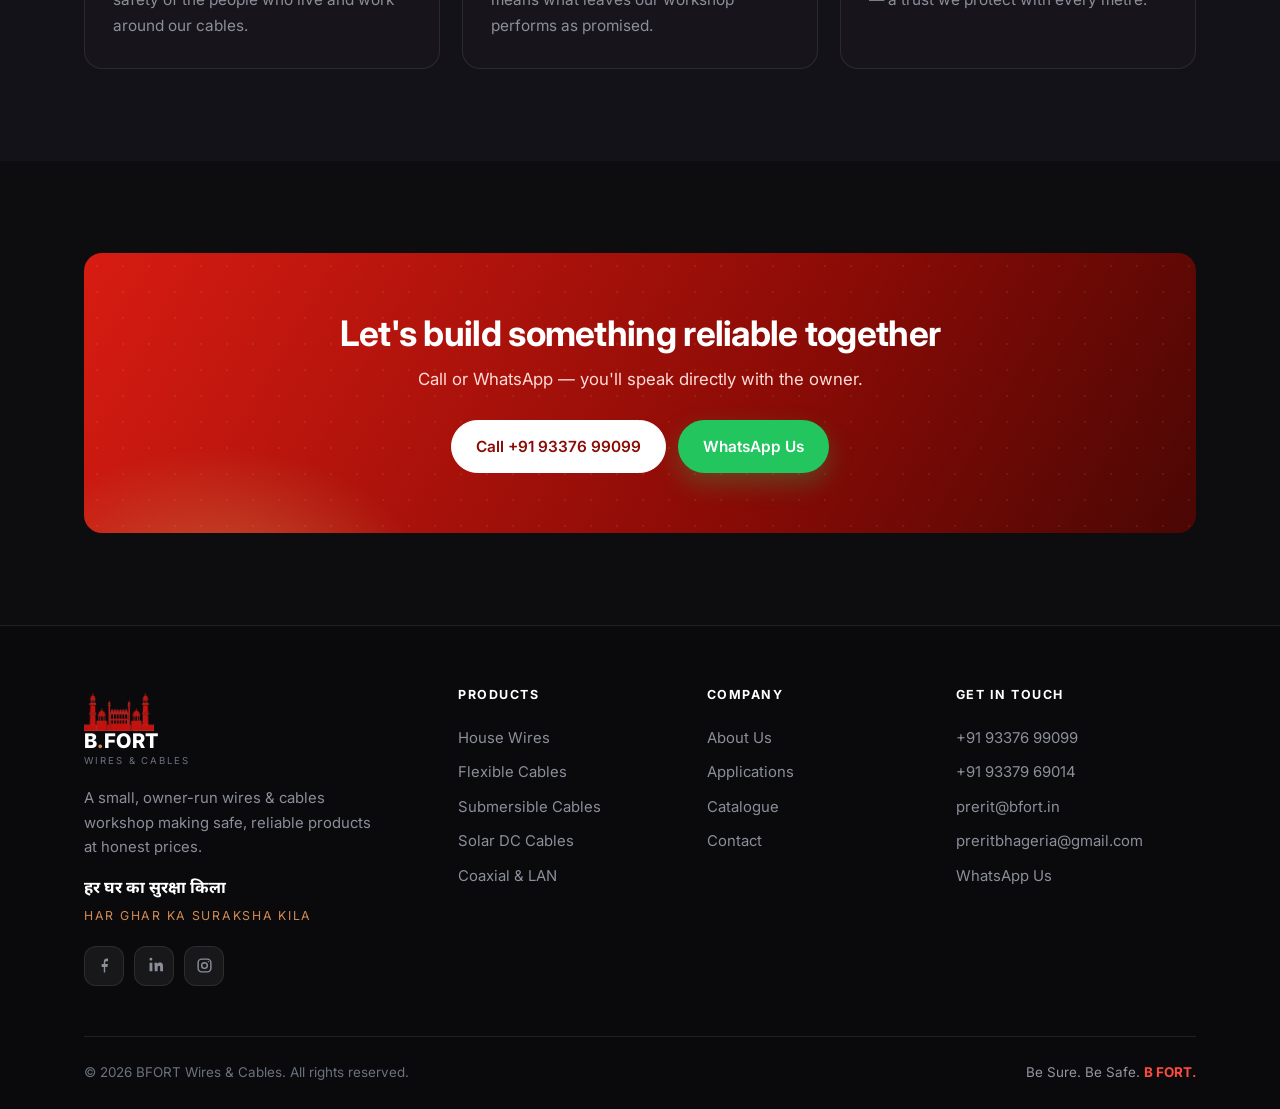
==== commit 6ef27397: "Add brand mottos across the site - Hero: feature the Hindi promise "हर घर का सुरक्षा किला" with the " ====
--- a/about/index.html
+++ b/about/index.html
@@ -8,7 +8,7 @@
 <link rel="icon" href="/assets/favicon.png" type="image/png" />
 <link rel="preconnect" href="https://fonts.googleapis.com" />
 <link rel="preconnect" href="https://fonts.gstatic.com" crossorigin />
-<link href="https://fonts.googleapis.com/css2?family=Inter:wght@400;500;600;700;800&display=swap" rel="stylesheet" />
+<link href="https://fonts.googleapis.com/css2?family=Inter:wght@400;500;600;700;800&family=Noto+Sans+Devanagari:wght@600;700&display=swap" rel="stylesheet" />
 <link rel="stylesheet" href="/css/style.css" />
 </head>
 <body>
@@ -122,6 +122,7 @@
           <span class="brand__text"><b>B<span>.</span>FORT</b><small>Wires &amp; Cables</small></span>
         </a>
         <p>A small, owner-run wires &amp; cables workshop making safe, reliable products at honest prices.</p>
+        <p class="footer__motto"><b lang="hi">हर घर का सुरक्षा किला</b><span>Har ghar ka suraksha kila</span></p>
         <div class="social">
           <a href="#" aria-label="Facebook"><svg viewBox="0 0 24 24" fill="currentColor"><path d="M13 22v-8h3l1-4h-4V8c0-1 .3-2 2-2h2V2.2C18.4 2.1 17 2 15.6 2 12.8 2 11 3.7 11 6.7V10H8v4h3v8z"/></svg></a>
           <a href="#" aria-label="LinkedIn"><svg viewBox="0 0 24 24" fill="currentColor"><path d="M6.94 5A2 2 0 116.94 1a2 2 0 010 4zM5 8h4v12H5zM12 8h3.8v1.7h.05c.53-1 1.83-2 3.75-2 4 0 4.4 2.6 4.4 6V20h-4v-5c0-1.2 0-2.7-1.7-2.7s-1.9 1.3-1.9 2.6V20h-4z"/></svg></a>
@@ -154,7 +155,7 @@
     </div>
     <div class="footer__bottom">
       <span>© <span id="year">2026</span> BFORT Wires &amp; Cables. All rights reserved.</span>
-      <span>Owner-run wires &amp; cables manufacturer</span>
+      <span class="footer__sign">Be Sure. Be Safe. <b>B&nbsp;FORT.</b></span>
     </div>
   </div>
 </footer>
--- a/css/style.css
+++ b/css/style.css
@@ -139,6 +139,10 @@
 .hero h1 { font-size: clamp(2.2rem, 4.8vw, 3.3rem); color: #fff; }
 .hero p { color: #b9bcc5; font-size: 1.14rem; margin: 22px 0 32px; max-width: 500px; }
 .hero__actions { display: flex; gap: 12px; flex-wrap: wrap; }
+.hero__motto { margin: 26px 0 2px; }
+.hero__motto > b { display: block; font-size: clamp(1.25rem, 2.7vw, 1.6rem); font-weight: 700; color: #fff; letter-spacing: .01em; }
+.hero__motto span { display: block; margin-top: 7px; font-size: .82rem; font-weight: 700; letter-spacing: .2em; text-transform: uppercase; color: var(--copper); }
+.hero__motto span b { color: var(--red-bright); }
 .hero__trust { margin-top: 40px; display: flex; gap: 0; border-top: 1px solid var(--line); padding-top: 26px; }
 .hero__trust div { flex: 1; }
 .hero__trust div + div { border-left: 1px solid var(--line); padding-left: 24px; }
@@ -361,6 +365,14 @@
   margin-top: 50px; padding-top: 24px; border-top: 1px solid var(--line);
   display: flex; justify-content: space-between; gap: 12px; flex-wrap: wrap; font-size: .84rem; color: #6b7280;
 }
+.footer__motto { margin-top: 16px; }
+.footer__motto b { display: block; color: #fff; font-size: 1.02rem; font-weight: 700; }
+.footer__motto span { display: block; margin-top: 3px; font-size: .77rem; letter-spacing: .14em; text-transform: uppercase; color: var(--copper); }
+.footer__sign { color: #9297a0; }
+.footer__sign b { color: var(--red-bright); font-weight: 700; }
+
+/* Devanagari script */
+[lang="hi"] { font-family: "Noto Sans Devanagari", var(--font); }
 
 /* ============ WhatsApp float ============ */
 .wa-float {
